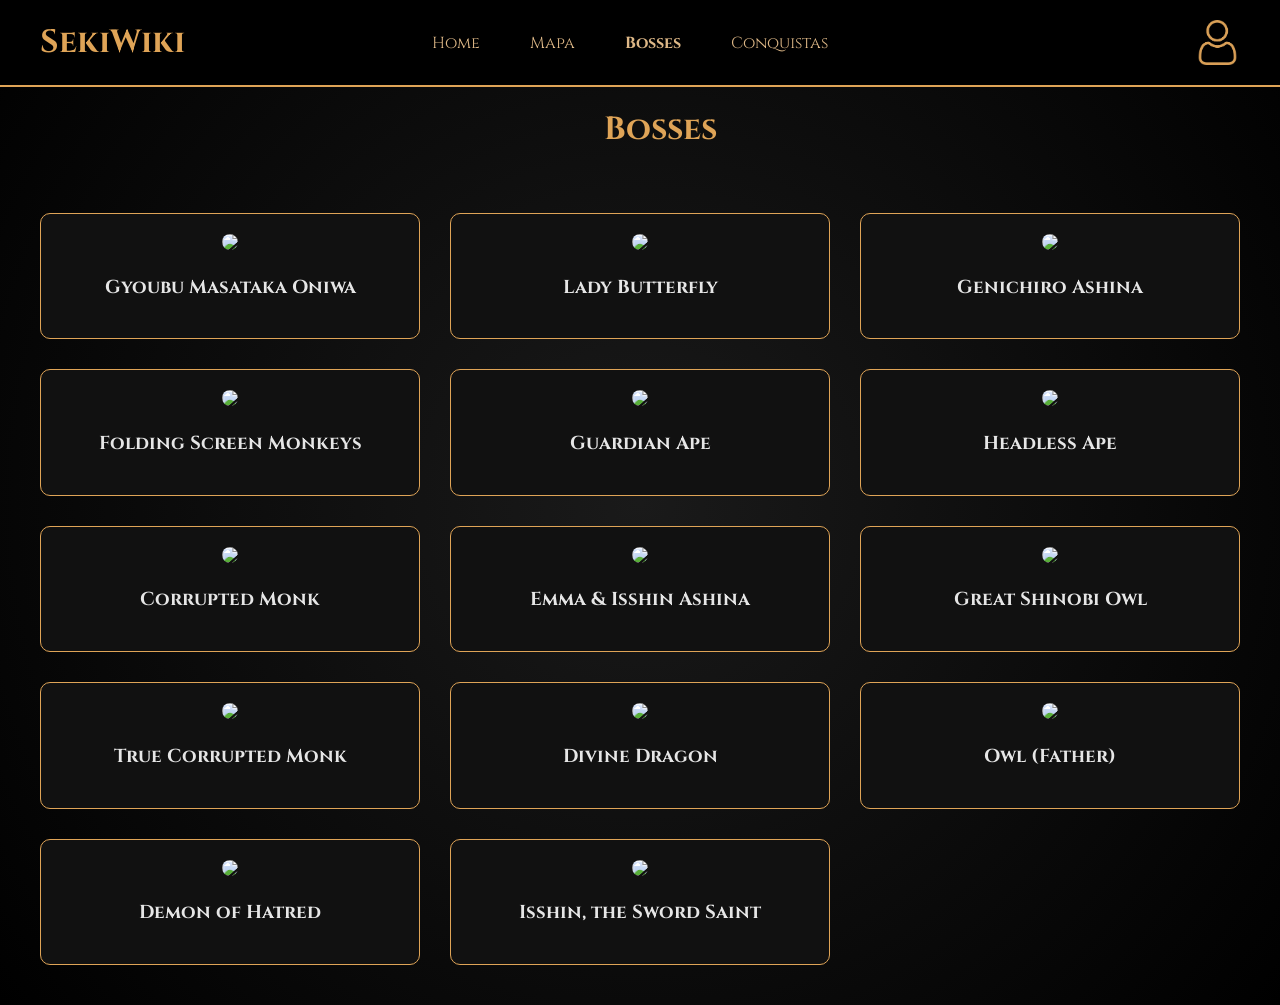
==== public/bosses.html @ c0bb5f0f "Adicionando a página de conquistas e de bosses no site" ====
<!DOCTYPE html>
<html lang="en">

<head>
    <meta charset="UTF-8">
    <meta name="viewport" content="width=device-width, initial-scale=1.0">
    <link rel="stylesheet" href="styles/bosses.css">
    <title>SekiWiki | Bosses</title>
</head>

<body>
    <div class="header">
        <div class="container">
            <h1 class="titulo">SekiWiki</h1>
            <ul class="navbar">
                <li><a href="indexCadastrado.html">Home</a></li>
                <li><a href="mapa.html">Mapa</a></li>
                <li class="atual"><a href="#">Bosses</a></li>
                <li><a href="conquista.html">Conquistas</a></li>
            </ul>
            <div class="usuario">
                <img src="assets/img/usuario-index.png" alt="">
            </div>
        </div>
    </div>

    <h1 class="titulo">Bosses</h1>

    <div class="boss-grid">

        <div class="boss-card" data-boss="gyoubu">
            <img src="assets/img/gyoubu.png">
            <h3>Gyoubu Masataka Oniwa</h3>
        </div>

        <div class="boss-card" data-boss="butterfly">
            <img src="assets/img/butterfly.png">
            <h3>Lady Butterfly</h3>
        </div>

        <div class="boss-card" data-boss="genichiro">
            <img src="assets/img/genichiro.png">
            <h3>Genichiro Ashina</h3>
        </div>

        <div class="boss-card" data-boss="monkeys">
            <img src="assets/img/monkeys.png">
            <h3>Folding Screen Monkeys</h3>
        </div>

        <div class="boss-card" data-boss="ape">
            <img src="assets/img/ape.png">
            <h3>Guardian Ape</h3>
        </div>

        <div class="boss-card" data-boss="ape2">
            <img src="assets/img/headless-ape.png">
            <h3>Headless Ape</h3>
        </div>

        <div class="boss-card" data-boss="monk">
            <img src="assets/img/monk.png">
            <h3>Corrupted Monk</h3>
        </div>

        <div class="boss-card" data-boss="emmaIsshin">
            <img src="assets/img/emma.png">
            <h3>Emma & Isshin Ashina</h3>
        </div>

        <div class="boss-card" data-boss="owl">
            <img src="assets/img/owl.png">
            <h3>Great Shinobi Owl</h3>
        </div>

        <div class="boss-card" data-boss="trueMonk">
            <img src="assets/img/true-monk.png">
            <h3>True Corrupted Monk</h3>
        </div>

        <div class="boss-card" data-boss="dragon">
            <img src="assets/img/dragon.png">
            <h3>Divine Dragon</h3>
        </div>

        <div class="boss-card" data-boss="owlFather">
            <img src="assets/img/owl-father.png">
            <h3>Owl (Father)</h3>
        </div>

        <div class="boss-card" data-boss="demon">
            <img src="assets/img/demon.png">
            <h3>Demon of Hatred</h3>
        </div>

        <div class="boss-card" data-boss="isshinSword">
            <img src="assets/img/isshin.png">
            <h3>Isshin, the Sword Saint</h3>
        </div>

    </div>

    <div class="modal" id="modal">
        <div class="modal-content">

            <h2 id="bossNome"></h2>
            <img id="bossImg">

            <p><strong>📍 Local:</strong> <span id="bossLocal"></span></p>
            <p><strong>🎁 Drops:</strong> <span id="bossDrop"></span></p>
            <p><strong>🏆 Conquista:</strong> <span id="bossConquista"></span></p>

        </div>
    </div>

    <script>
        const modal = document.getElementById("modal")

        const bossNome = document.getElementById("bossNome")
        const bossImg = document.getElementById("bossImg")
        const bossLocal = document.getElementById("bossLocal")
        const bossDrop = document.getElementById("bossDrop")
        const bossConquista = document.getElementById("bossConquista")

        const bosses = {
            gyoubu: {
                nome: "Gyoubu Masataka Oniwa",
                local: "Castelo Ashina - Portão",
                drop: "Memória: Gyoubu",
                conquista: "Gyoubu Masataka Oniwa"
            },

            butterfly: {
                nome: "Lady Butterfly",
                local: "Propriedade Hirata",
                drop: "Memória: Lady Butterfly",
                conquista: "Senhora Borboleta Fantasma"
            },

            genichiro: {
                nome: "Genichiro Ashina",
                local: "Castelo Ashina (Topo)",
                drop: "Memória: Genichiro",
                conquista: "Genichiro Ashina"
            },

            monkeys: {
                nome: "Macacos do Biombo",
                local: "Templo Senpou",
                drop: "Arte Mortal",
                conquista: "Macacos do biombo"
            },

            ape: {
                nome: "Guardião Primata",
                local: "Vale Submerso",
                drop: "Memória: Macaco Guardião",
                conquista: "Guardião Primata"
            },

            ape2: {
                nome: "Guardião Primata (Imortal)",
                local: "Profundezas de Ashina",
                drop: "Conta de Oração",
                conquista: "Imortalidade do Guardião Primata rompida"
            },

            owl: {
                nome: "Great Shinobi Owl",
                local: "Castelo Ashina",
                drop: "Memória: Coruja",
                conquista: "Grande Shinobi, Coruja"
            },

            owlFather: {
                nome: "Owl (Father)",
                local: "Propriedade Hirata (memória)",
                drop: "Memória: Coruja (Pai)",
                conquista: "Pai superado"
            },

            monk: {
                nome: "Monja Corrompida",
                local: "Vila Mibu",
                drop: "Memória: Monja",
                conquista: "Monja Corrompida"
            },

            dragon: {
                nome: "Dragão Divino",
                local: "Palácio da Fonte",
                drop: "Lágrimas do Dragão",
                conquista: "Dádiva das lágrimas"
            },

            demon: {
                nome: "Demônio do Rancor",
                local: "Arredores de Ashina",
                drop: "Memória: Demônio",
                conquista: "Demônio do Rancor"
            },

            isshinSword: {
                nome: "Isshin, o Santo da Espada",
                local: "Final Verdadeiro",
                drop: "Memória: Isshin",
                conquista: "Isshin Ashina, Divindade da Espada"
            },

            isshinShura: {
                nome: "Isshin Ashina",
                local: "Final Shura",
                drop: "Memória: Isshin",
                conquista: "Isshin Ashina"
            },
            trueMonk: {
                nome: "True Corrupted Monk",
                local: "Palácio da Fonte",
                drop: "Memória: Monja Verdadeira",
                conquista: "Monja Corrompida (Verdadeira)"
            },

            emmaIsshin: {
                nome: "Emma & Isshin Ashina",
                local: "Castelo Ashina (Final Shura)",
                drop: "Memória: Isshin",
                conquista: "Shura"
            }
        }


        const cards = document.querySelectorAll(".boss-card")

        for (let i = 0; i < cards.length; i++) {
            let cardAtual = cards[i]

            cardAtual.addEventListener("click", function () {
                const nome = cardAtual.dataset.boss
                const boss = bosses[nome]
    
                bossNome.innerText = boss.nome
                bossLocal.innerText = boss.local
                bossDrop.innerText = boss.drop
                bossConquista.innerText = boss.conquista
    
    
                modal.style.display = "flex"
            });
        }

        window.onclick = (e) => {
            if (e.target === modal) {
                modal.style.display = "none"
            }
        };

    </script>
</body>

</html>
---- public/styles/bosses.css ----
@import url('https://fonts.googleapis.com/css2?family=Cinzel:wght@400..900&family=Exo+2:ital,wght@0,100..900;1,100..900&display=swap');

body {
    background: radial-gradient(circle at center, #1a1a1a, #000);
    color: #e6e6e6;
    font-family: 'Cinzel', sans-serif;
    margin: 0;
}

.header {
    background-color: black;
    justify-content: space-between;
    border-bottom: 2px solid rgb(223, 164, 87);
    height: 85px;
}

.header .container {
    align-items: center;
    display: flex;
    justify-content: space-between;
}

.titulo {
    color: rgb(223, 164, 87);
    padding-left: 40px;
    text-align: center;
}

.navbar {
    display: flex;
    align-items: center;
    gap: 50px;
    color: burlywood;
    list-style: none;
    padding-right: 160px;
}

.navbar li {
    color: burlywood;
}

.navbar a {
    color: burlywood;
    text-decoration: none;
}

.atual {
    font-weight: bold;
}

.usuario {
    display: flex;
    width: 45px;
    height: 45px;
    padding-right: 40px;
}

.titulo {
    text-align: center;
}

.boss-grid {
    display: grid;
    grid-template-columns: repeat(3, 1fr);
    gap: 30px;
    padding: 40px;
}

.boss-card {
    background: #111;
    border: 1px solid rgb(223, 164, 87);
    border-radius: 10px;
    text-align: center;
    padding: 20px;
    cursor: pointer;
    transition: 0.3s;
}

.boss-card img {
    width: 100%;
    border-radius: 8px;
}

.boss-card:hover {
    transform: scale(1.05);
    box-shadow: 0 0 20px rgb(255, 102, 0);
}

.modal {
    position: fixed;
    top: 0;
    left: 0;
    width: 100%;
    height: 100%;
    background: rgba(0, 0, 0, 0.8);
    display: none;
    justify-content: center;
    align-items: center;
}

.modal-content {
    background: #111;
    padding: 30px;
    border-radius: 10px;
    width: 400px;
    text-align: center;
}

.modal-content img {
    width: 100%;
    margin: 15px 0;
    border-radius: 8px;
}
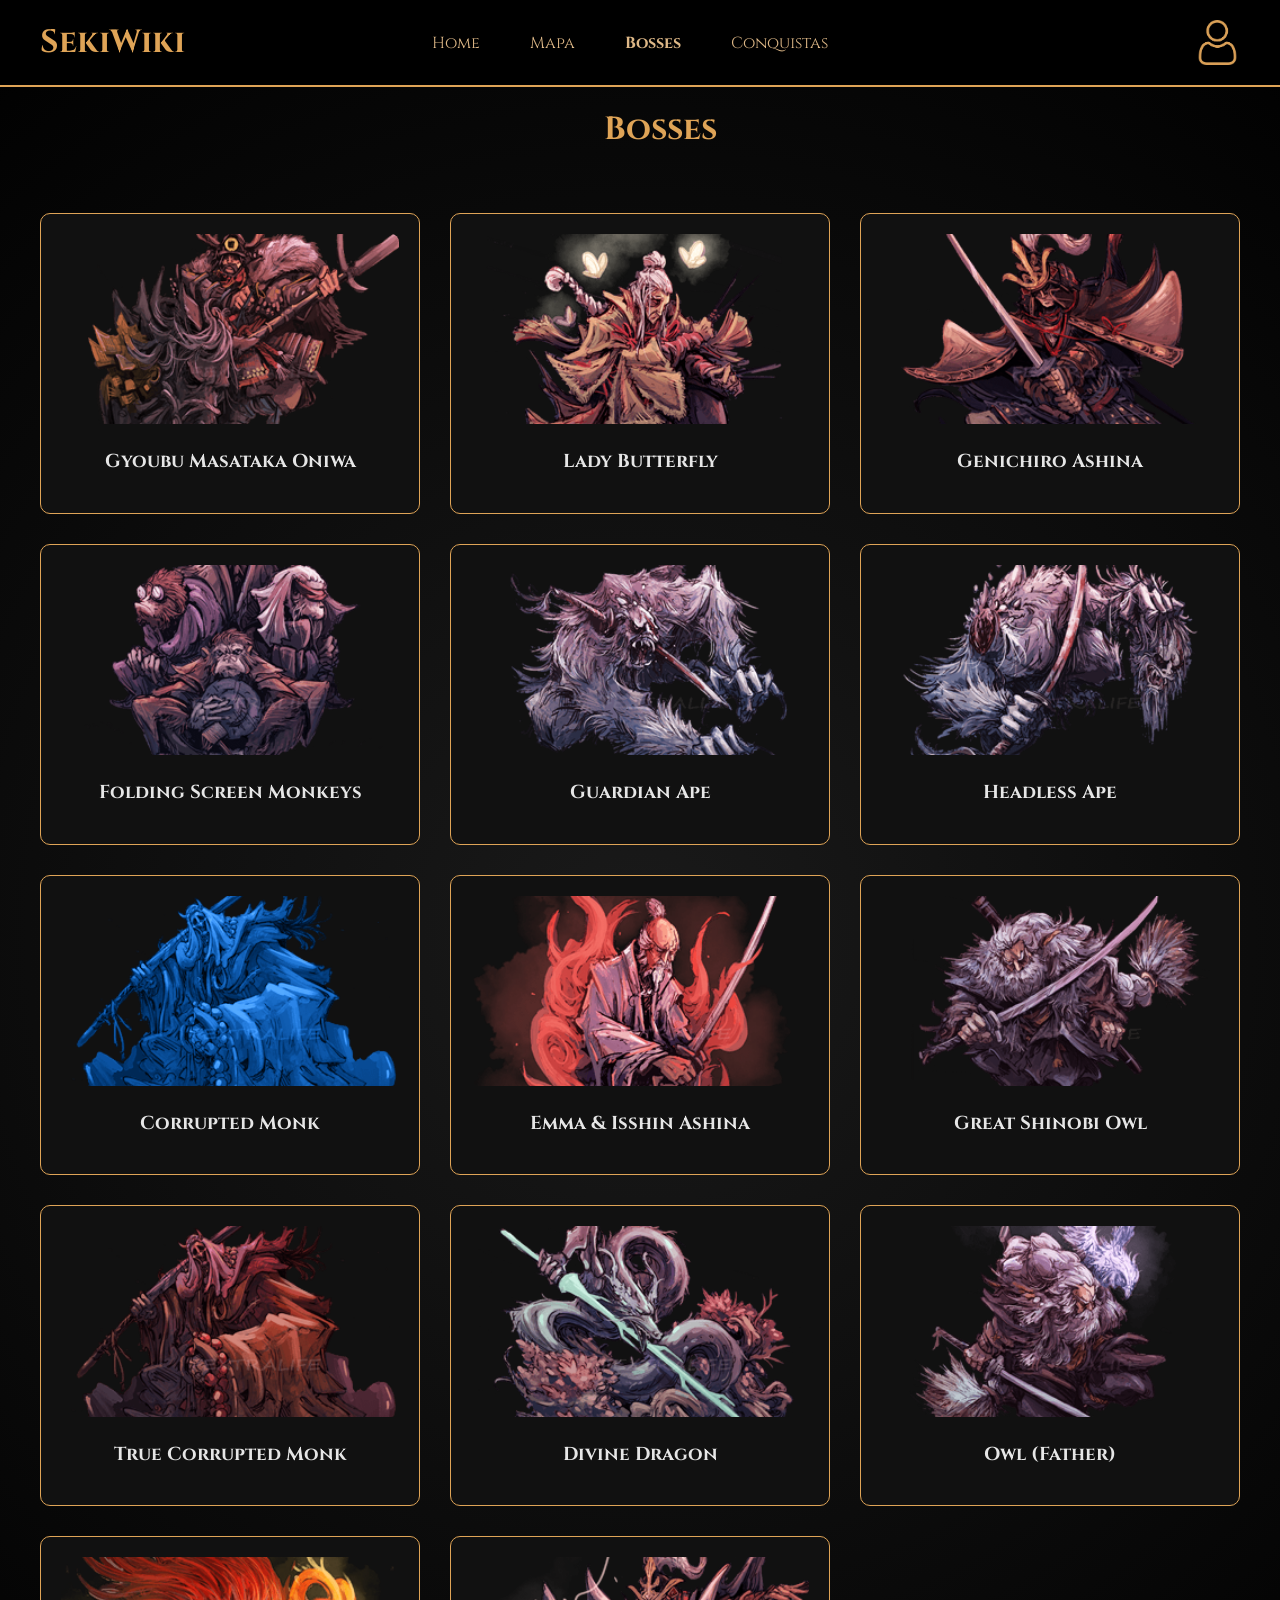
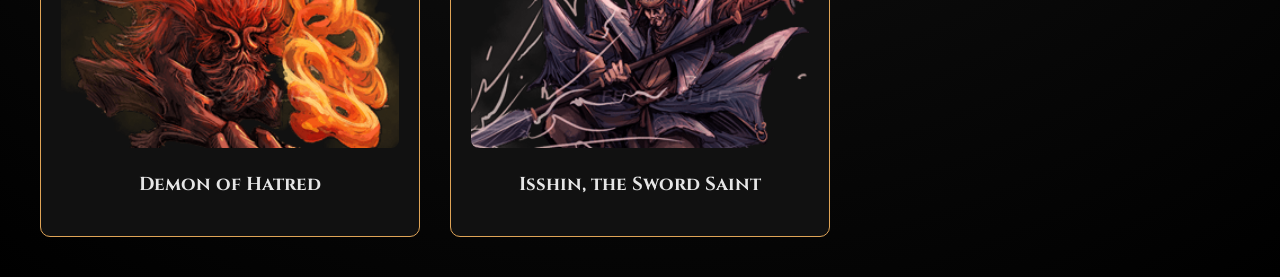
==== commit 5600f143: "Criando a página de localização e mapa, e finalizando a página de bosses e alterando alguns aspectos" ====
--- a/public/bosses.html
+++ b/public/bosses.html
@@ -106,9 +106,11 @@
             <h2 id="bossNome"></h2>
             <img id="bossImg">
 
-            <p><strong>📍 Local:</strong> <span id="bossLocal"></span></p>
-            <p><strong>🎁 Drops:</strong> <span id="bossDrop"></span></p>
-            <p><strong>🏆 Conquista:</strong> <span id="bossConquista"></span></p>
+            <p><strong></strong> <span id="bossDescricao"></span></p>
+            <p><strong>Local:</strong> <span id="bossLocal"></span></p>
+            <p><strong>Drops:</strong> <span id="bossDrop"></span></p>
+            <p><strong>Conquista:</strong> <span id="bossConquista"></span></p>
+            
 
         </div>
     </div>
@@ -121,113 +123,146 @@
         const bossLocal = document.getElementById("bossLocal")
         const bossDrop = document.getElementById("bossDrop")
         const bossConquista = document.getElementById("bossConquista")
+        const bossDescricao = document.getElementById("bossDescricao")
 
         const bosses = {
+
             gyoubu: {
                 nome: "Gyoubu Masataka Oniwa",
+                img: "assets/img/gyoubu.png",
                 local: "Castelo Ashina - Portão",
                 drop: "Memória: Gyoubu",
-                conquista: "Gyoubu Masataka Oniwa"
+                conquista: "Gyoubu Masataka Oniwa",
+                descricao: "Um general feroz que protege os portões de Ashina montado em seu cavalo. Usa ataques rápidos e grande alcance com sua lança."
             },
 
             butterfly: {
                 nome: "Lady Butterfly",
+                img: "assets/img/butterfly.png",
                 local: "Propriedade Hirata",
                 drop: "Memória: Lady Butterfly",
-                conquista: "Senhora Borboleta Fantasma"
+                conquista: "Senhora Borboleta Fantasma",
+                descricao: "Uma kunoichi veterana que utiliza ilusões e agilidade para confundir seus inimigos em combate."
             },
 
             genichiro: {
                 nome: "Genichiro Ashina",
+                img: "assets/img/genichiro.png",
                 local: "Castelo Ashina (Topo)",
                 drop: "Memória: Genichiro",
-                conquista: "Genichiro Ashina"
+                conquista: "Genichiro Ashina",
+                descricao: "Herdeiro de Ashina, determinado a salvar seu clã a qualquer custo. Domina arco e espada com extrema habilidade."
             },
 
             monkeys: {
                 nome: "Macacos do Biombo",
+                img: "assets/img/monkeys.png",
                 local: "Templo Senpou",
                 drop: "Arte Mortal",
-                conquista: "Macacos do biombo"
+                conquista: "Macacos do biombo",
+                descricao: "Um desafio único onde quatro macacos invisíveis devem ser caçados usando estratégia ao invés de combate direto."
             },
 
             ape: {
                 nome: "Guardião Primata",
+                img: "assets/img/ape.png",
                 local: "Vale Submerso",
                 drop: "Memória: Macaco Guardião",
-                conquista: "Guardião Primata"
+                conquista: "Guardião Primata",
+                descricao: "Uma criatura brutal e imprevisível que luta de forma selvagem e pode surpreender até após ser derrotada."
             },
 
             ape2: {
-                nome: "Guardião Primata (Imortal)",
+                nome: "Headless Ape",
+                img: "assets/img/headless-ape.png",
                 local: "Profundezas de Ashina",
                 drop: "Conta de Oração",
-                conquista: "Imortalidade do Guardião Primata rompida"
+                conquista: "Imortalidade do Guardião Primata rompida",
+                descricao: "Versão imortal do macaco guardião, agora ainda mais perigoso e acompanhado por outro inimigo."
+            },
+
+            monk: {
+                nome: "Monja Corrompida",
+                img: "assets/img/monk.png",
+                local: "Vila Mibu",
+                drop: "Memória: Monja",
+                conquista: "Monja Corrompida",
+                descricao: "Uma entidade ilusória que guarda a entrada da vila, atacando com movimentos elegantes e longos."
+            },
+
+            trueMonk: {
+                nome: "Monja Corrompida (Verdadeira)",
+                img: "assets/img/true-monk.png",
+                local: "Palácio da Fonte",
+                drop: "Memória: Monja Verdadeira",
+                conquista: "Monja Corrompida (Verdadeira)",
+                descricao: "A verdadeira forma da monja, muito mais poderosa, com múltiplas fases e ataques devastadores."
             },
 
             owl: {
-                nome: "Great Shinobi Owl",
+                nome: "Grande Shinobi Coruja",
+                img: "assets/img/owl.png",
                 local: "Castelo Ashina",
                 drop: "Memória: Coruja",
-                conquista: "Grande Shinobi, Coruja"
+                conquista: "Grande Shinobi, Coruja",
+                descricao: "O mestre de Sekiro, um shinobi extremamente experiente que utiliza truques sujos e estratégias letais."
             },
 
             owlFather: {
-                nome: "Owl (Father)",
-                local: "Propriedade Hirata (memória)",
+                nome: "Coruja (Pai)",
+                img: "assets/img/owl-father.png",
+                local: "Propriedade Hirata (Memória)",
                 drop: "Memória: Coruja (Pai)",
-                conquista: "Pai superado"
-            },
-
-            monk: {
-                nome: "Monja Corrompida",
-                local: "Vila Mibu",
-                drop: "Memória: Monja",
-                conquista: "Monja Corrompida"
+                conquista: "Pai superado",
+                descricao: "Versão mais jovem e ainda mais perigosa do Coruja, com ataques rápidos e agressivos."
+            },
+
+            emmaIsshin: {
+                nome: "Emma & Isshin Ashina",
+                img: "assets/img/emma.png",
+                local: "Castelo Ashina (Final Shura)",
+                drop: "Memória: Isshin",
+                conquista: "Shura",
+                descricao: "Emma tenta impedir Sekiro, seguida por Isshin em sua forma mais letal no caminho do final Shura."
             },
 
             dragon: {
                 nome: "Dragão Divino",
+                img: "assets/img/dragon.png",
                 local: "Palácio da Fonte",
                 drop: "Lágrimas do Dragão",
-                conquista: "Dádiva das lágrimas"
+                conquista: "Dádiva das lágrimas",
+                descricao: "Uma entidade divina gigantesca. A batalha é mais simbólica e depende de mecânicas únicas."
             },
 
             demon: {
                 nome: "Demônio do Rancor",
+                img: "assets/img/demon.png",
                 local: "Arredores de Ashina",
                 drop: "Memória: Demônio",
-                conquista: "Demônio do Rancor"
+                conquista: "Demônio do Rancor",
+                descricao: "Uma criatura monstruosa consumida pelo ódio, com ataques massivos de fogo e área."
             },
 
             isshinSword: {
                 nome: "Isshin, o Santo da Espada",
+                img: "assets/img/isshin.png",
                 local: "Final Verdadeiro",
                 drop: "Memória: Isshin",
-                conquista: "Isshin Ashina, Divindade da Espada"
+                conquista: "Isshin Ashina, Divindade da Espada",
+                descricao: "O desafio final. Um guerreiro lendário com múltiplas fases, dominando espada, lança e arma de fogo."
             },
 
             isshinShura: {
                 nome: "Isshin Ashina",
+                img: "assets/img/isshin.png",
                 local: "Final Shura",
                 drop: "Memória: Isshin",
-                conquista: "Isshin Ashina"
-            },
-            trueMonk: {
-                nome: "True Corrupted Monk",
-                local: "Palácio da Fonte",
-                drop: "Memória: Monja Verdadeira",
-                conquista: "Monja Corrompida (Verdadeira)"
-            },
-
-            emmaIsshin: {
-                nome: "Emma & Isshin Ashina",
-                local: "Castelo Ashina (Final Shura)",
-                drop: "Memória: Isshin",
-                conquista: "Shura"
+                conquista: "Isshin Ashina",
+                descricao: "Versão mais velha de Isshin, ainda extremamente perigoso mesmo debilitado."
             }
+
         }
-
 
         const cards = document.querySelectorAll(".boss-card")
 
@@ -237,13 +272,16 @@
             cardAtual.addEventListener("click", function () {
                 const nome = cardAtual.dataset.boss
                 const boss = bosses[nome]
-    
+
+                bossImg.src = boss.img
                 bossNome.innerText = boss.nome
                 bossLocal.innerText = boss.local
                 bossDrop.innerText = boss.drop
                 bossConquista.innerText = boss.conquista
-    
-    
+                bossConquista.innerText = boss.conquista
+                bossDescricao.innerText = boss.descricao
+
+
                 modal.style.display = "flex"
             });
         }
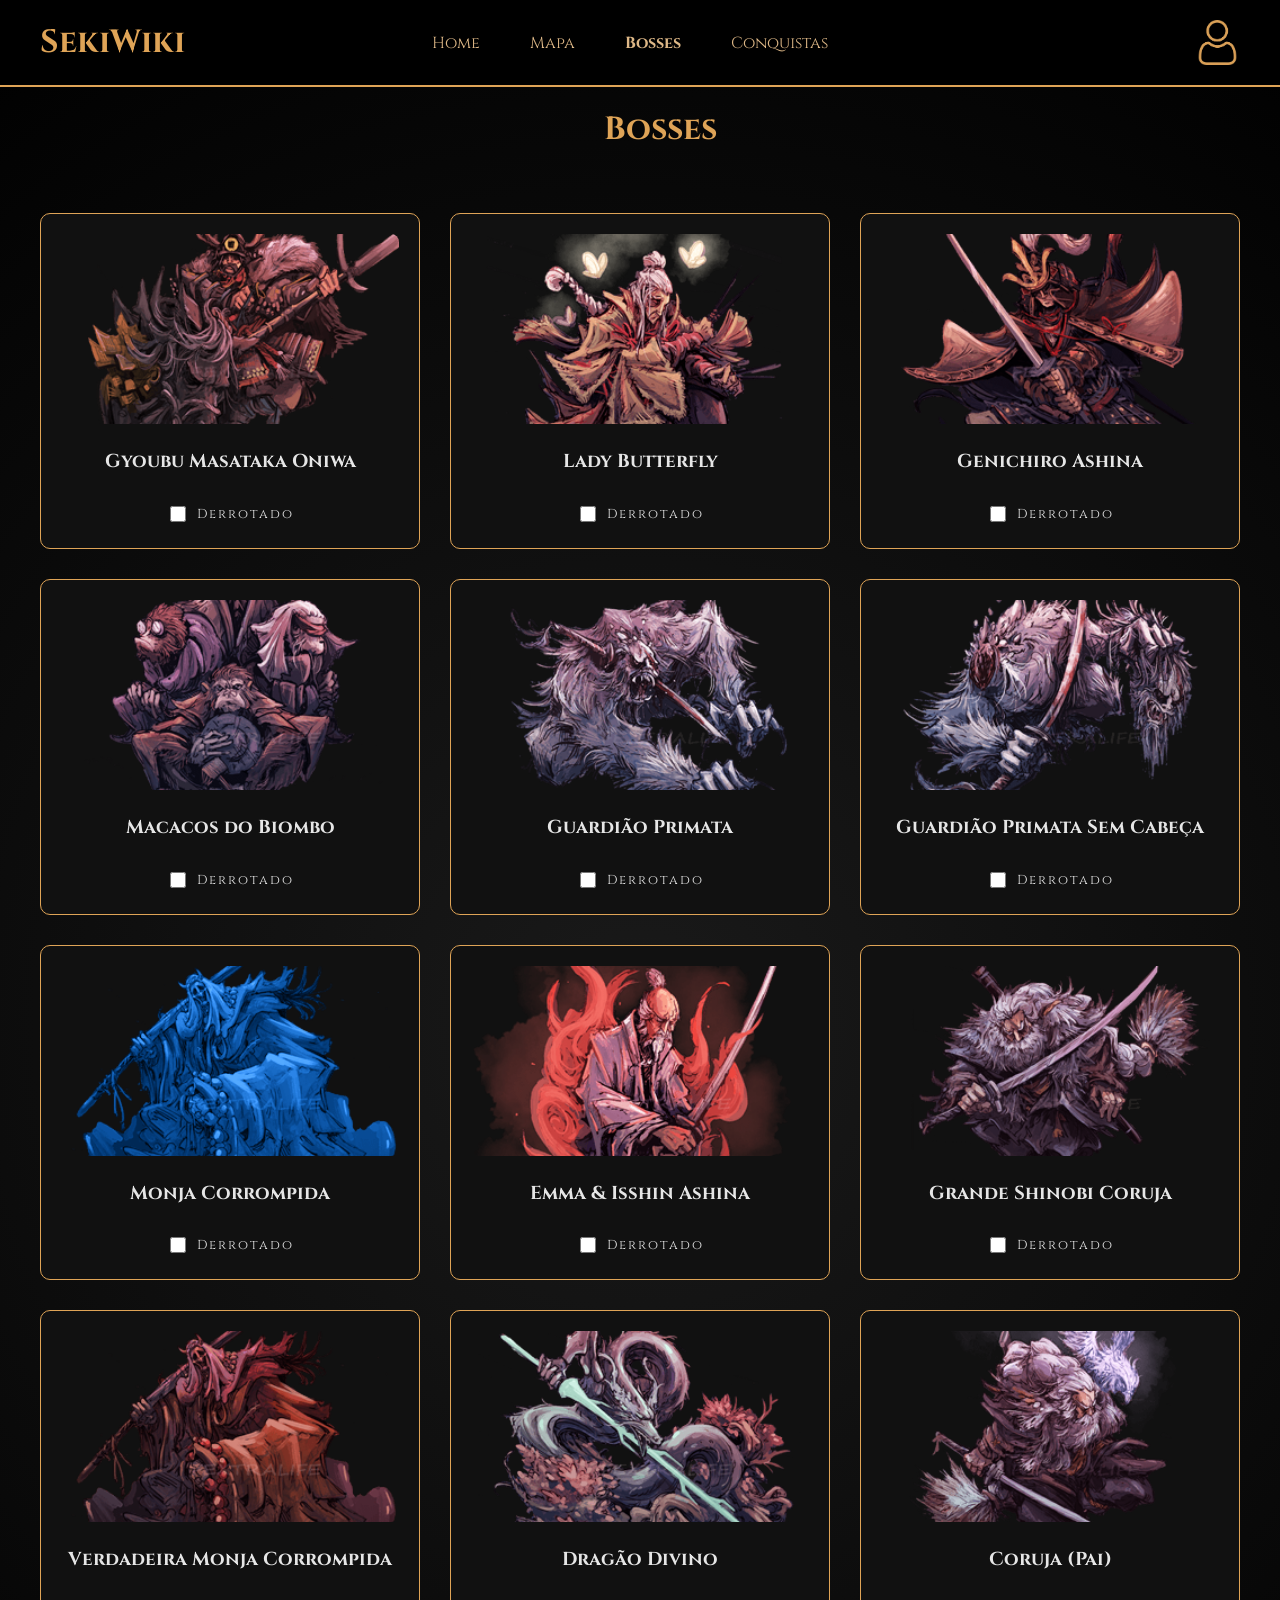
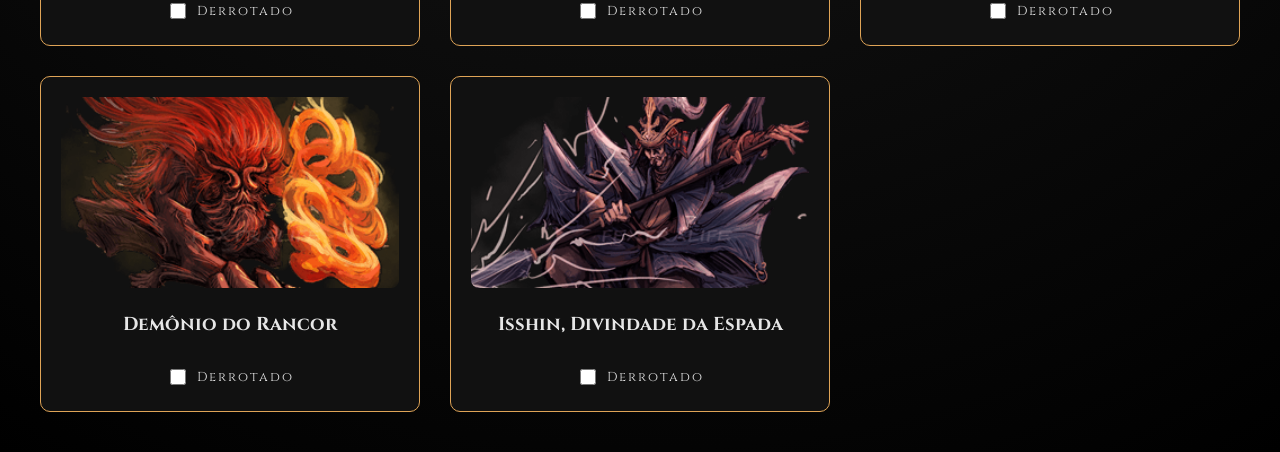
==== commit 9e06cf32: "Reformulando a página de bosses para também possuir checkboxes e adicionando o backend todo para ela" ====
--- a/public/bosses.html
+++ b/public/bosses.html
@@ -1,5 +1,5 @@
 <!DOCTYPE html>
-<html lang="en">
+<html lang="pt-br">
 
 <head>
     <meta charset="UTF-8">
@@ -19,7 +19,11 @@
                 <li><a href="conquista.html">Conquistas</a></li>
             </ul>
             <div class="usuario">
-                <img src="assets/img/usuario-index.png" alt="">
+                <img src="assets/img/usuario-index.png" alt="" id="usuarioIcon">
+                <div class="usuario-dropdown" id="usuarioDropdown">
+                    <a href="dashboard.html">Dashboard</a>
+                    <a href="index.html">Sair</a>
+                </div>
             </div>
         </div>
     </div>
@@ -28,96 +32,117 @@
 
     <div class="boss-grid">
 
-        <div class="boss-card" data-boss="gyoubu">
+        <div class="boss-card" data-boss="gyoubu" data-id="1">
             <img src="assets/img/gyoubu.png">
             <h3>Gyoubu Masataka Oniwa</h3>
-        </div>
-
-        <div class="boss-card" data-boss="butterfly">
+            <label onclick="event.stopPropagation()"><input type="checkbox" data-id="1"> Derrotado</label>
+        </div>
+
+        <div class="boss-card" data-boss="butterfly" data-id="2">
             <img src="assets/img/butterfly.png">
             <h3>Lady Butterfly</h3>
-        </div>
-
-        <div class="boss-card" data-boss="genichiro">
+            <label onclick="event.stopPropagation()"><input type="checkbox" data-id="2"> Derrotado</label>
+        </div>
+
+        <div class="boss-card" data-boss="genichiro" data-id="3">
             <img src="assets/img/genichiro.png">
             <h3>Genichiro Ashina</h3>
-        </div>
-
-        <div class="boss-card" data-boss="monkeys">
+            <label onclick="event.stopPropagation()"><input type="checkbox" data-id="3"> Derrotado</label>
+        </div>
+
+        <div class="boss-card" data-boss="monkeys" data-id="4">
             <img src="assets/img/monkeys.png">
-            <h3>Folding Screen Monkeys</h3>
-        </div>
-
-        <div class="boss-card" data-boss="ape">
+            <h3>Macacos do Biombo</h3>
+            <label onclick="event.stopPropagation()"><input type="checkbox" data-id="4"> Derrotado</label>
+        </div>
+
+        <div class="boss-card" data-boss="ape" data-id="5">
             <img src="assets/img/ape.png">
-            <h3>Guardian Ape</h3>
-        </div>
-
-        <div class="boss-card" data-boss="ape2">
+            <h3>Guardião Primata</h3>
+            <label onclick="event.stopPropagation()"><input type="checkbox" data-id="5"> Derrotado</label>
+        </div>
+
+        <div class="boss-card" data-boss="ape2" data-id="6">
             <img src="assets/img/headless-ape.png">
-            <h3>Headless Ape</h3>
-        </div>
-
-        <div class="boss-card" data-boss="monk">
+            <h3>Guardião Primata Sem Cabeça</h3>
+            <label onclick="event.stopPropagation()"><input type="checkbox" data-id="6"> Derrotado</label>
+        </div>
+
+        <div class="boss-card" data-boss="monk" data-id="7">
             <img src="assets/img/monk.png">
-            <h3>Corrupted Monk</h3>
-        </div>
-
-        <div class="boss-card" data-boss="emmaIsshin">
+            <h3>Monja Corrompida</h3>
+            <label onclick="event.stopPropagation()"><input type="checkbox" data-id="7"> Derrotado</label>
+        </div>
+
+        <div class="boss-card" data-boss="emmaIsshin" data-id="8">
             <img src="assets/img/emma.png">
             <h3>Emma & Isshin Ashina</h3>
-        </div>
-
-        <div class="boss-card" data-boss="owl">
+            <label onclick="event.stopPropagation()"><input type="checkbox" data-id="8"> Derrotado</label>
+        </div>
+
+        <div class="boss-card" data-boss="owl" data-id="9">
             <img src="assets/img/owl.png">
-            <h3>Great Shinobi Owl</h3>
-        </div>
-
-        <div class="boss-card" data-boss="trueMonk">
+            <h3>Grande Shinobi Coruja</h3>
+            <label onclick="event.stopPropagation()"><input type="checkbox" data-id="9"> Derrotado</label>
+        </div>
+
+        <div class="boss-card" data-boss="trueMonk" data-id="10">
             <img src="assets/img/true-monk.png">
-            <h3>True Corrupted Monk</h3>
-        </div>
-
-        <div class="boss-card" data-boss="dragon">
+            <h3>Verdadeira Monja Corrompida</h3>
+            <label onclick="event.stopPropagation()"><input type="checkbox" data-id="10"> Derrotado</label>
+        </div>
+
+        <div class="boss-card" data-boss="dragon" data-id="11">
             <img src="assets/img/dragon.png">
-            <h3>Divine Dragon</h3>
-        </div>
-
-        <div class="boss-card" data-boss="owlFather">
+            <h3>Dragão Divino</h3>
+            <label onclick="event.stopPropagation()"><input type="checkbox" data-id="11"> Derrotado</label>
+        </div>
+
+        <div class="boss-card" data-boss="owlFather" data-id="12">
             <img src="assets/img/owl-father.png">
-            <h3>Owl (Father)</h3>
-        </div>
-
-        <div class="boss-card" data-boss="demon">
+            <h3>Coruja (Pai)</h3>
+            <label onclick="event.stopPropagation()"><input type="checkbox" data-id="12"> Derrotado</label>
+        </div>
+
+        <div class="boss-card" data-boss="demon" data-id="13">
             <img src="assets/img/demon.png">
-            <h3>Demon of Hatred</h3>
-        </div>
-
-        <div class="boss-card" data-boss="isshinSword">
+            <h3>Demônio do Rancor</h3>
+            <label onclick="event.stopPropagation()"><input type="checkbox" data-id="13"> Derrotado</label>
+        </div>
+
+        <div class="boss-card" data-boss="isshinSword" data-id="14">
             <img src="assets/img/isshin.png">
-            <h3>Isshin, the Sword Saint</h3>
+            <h3>Isshin, Divindade da Espada</h3>
+            <label onclick="event.stopPropagation()"><input type="checkbox" data-id="14"> Derrotado</label>
         </div>
 
     </div>
 
     <div class="modal" id="modal">
         <div class="modal-content">
-
             <h2 id="bossNome"></h2>
             <img id="bossImg">
-
             <p><strong></strong> <span id="bossDescricao"></span></p>
             <p><strong>Local:</strong> <span id="bossLocal"></span></p>
             <p><strong>Drops:</strong> <span id="bossDrop"></span></p>
             <p><strong>Conquista:</strong> <span id="bossConquista"></span></p>
-            
-
         </div>
     </div>
 
     <script>
+        const icon = document.getElementById("usuarioIcon");
+        const dropdown = document.getElementById("usuarioDropdown");
+
+        icon.addEventListener("click", function (e) {
+            e.stopPropagation();
+            dropdown.classList.toggle("ativo");
+        });
+
+        window.addEventListener("click", function () {
+            dropdown.classList.remove("ativo");
+        });
+
         const modal = document.getElementById("modal")
-
         const bossNome = document.getElementById("bossNome")
         const bossImg = document.getElementById("bossImg")
         const bossLocal = document.getElementById("bossLocal")
@@ -126,7 +151,6 @@
         const bossDescricao = document.getElementById("bossDescricao")
 
         const bosses = {
-
             gyoubu: {
                 nome: "Gyoubu Masataka Oniwa",
                 img: "assets/img/gyoubu.png",
@@ -135,7 +159,6 @@
                 conquista: "Gyoubu Masataka Oniwa",
                 descricao: "Um general feroz que protege os portões de Ashina montado em seu cavalo. Usa ataques rápidos e grande alcance com sua lança."
             },
-
             butterfly: {
                 nome: "Lady Butterfly",
                 img: "assets/img/butterfly.png",
@@ -144,7 +167,6 @@
                 conquista: "Senhora Borboleta Fantasma",
                 descricao: "Uma kunoichi veterana que utiliza ilusões e agilidade para confundir seus inimigos em combate."
             },
-
             genichiro: {
                 nome: "Genichiro Ashina",
                 img: "assets/img/genichiro.png",
@@ -153,7 +175,6 @@
                 conquista: "Genichiro Ashina",
                 descricao: "Herdeiro de Ashina, determinado a salvar seu clã a qualquer custo. Domina arco e espada com extrema habilidade."
             },
-
             monkeys: {
                 nome: "Macacos do Biombo",
                 img: "assets/img/monkeys.png",
@@ -162,7 +183,6 @@
                 conquista: "Macacos do biombo",
                 descricao: "Um desafio único onde quatro macacos invisíveis devem ser caçados usando estratégia ao invés de combate direto."
             },
-
             ape: {
                 nome: "Guardião Primata",
                 img: "assets/img/ape.png",
@@ -171,16 +191,14 @@
                 conquista: "Guardião Primata",
                 descricao: "Uma criatura brutal e imprevisível que luta de forma selvagem e pode surpreender até após ser derrotada."
             },
-
             ape2: {
-                nome: "Headless Ape",
+                nome: "Guardião Primata Sem Cabeça",
                 img: "assets/img/headless-ape.png",
                 local: "Profundezas de Ashina",
                 drop: "Conta de Oração",
                 conquista: "Imortalidade do Guardião Primata rompida",
                 descricao: "Versão imortal do macaco guardião, agora ainda mais perigoso e acompanhado por outro inimigo."
             },
-
             monk: {
                 nome: "Monja Corrompida",
                 img: "assets/img/monk.png",
@@ -189,16 +207,14 @@
                 conquista: "Monja Corrompida",
                 descricao: "Uma entidade ilusória que guarda a entrada da vila, atacando com movimentos elegantes e longos."
             },
-
             trueMonk: {
-                nome: "Monja Corrompida (Verdadeira)",
+                nome: "Verdadeira Monja Corrompida",
                 img: "assets/img/true-monk.png",
                 local: "Palácio da Fonte",
                 drop: "Memória: Monja Verdadeira",
                 conquista: "Monja Corrompida (Verdadeira)",
                 descricao: "A verdadeira forma da monja, muito mais poderosa, com múltiplas fases e ataques devastadores."
             },
-
             owl: {
                 nome: "Grande Shinobi Coruja",
                 img: "assets/img/owl.png",
@@ -207,7 +223,6 @@
                 conquista: "Grande Shinobi, Coruja",
                 descricao: "O mestre de Sekiro, um shinobi extremamente experiente que utiliza truques sujos e estratégias letais."
             },
-
             owlFather: {
                 nome: "Coruja (Pai)",
                 img: "assets/img/owl-father.png",
@@ -216,7 +231,6 @@
                 conquista: "Pai superado",
                 descricao: "Versão mais jovem e ainda mais perigosa do Coruja, com ataques rápidos e agressivos."
             },
-
             emmaIsshin: {
                 nome: "Emma & Isshin Ashina",
                 img: "assets/img/emma.png",
@@ -225,7 +239,6 @@
                 conquista: "Shura",
                 descricao: "Emma tenta impedir Sekiro, seguida por Isshin em sua forma mais letal no caminho do final Shura."
             },
-
             dragon: {
                 nome: "Dragão Divino",
                 img: "assets/img/dragon.png",
@@ -234,7 +247,6 @@
                 conquista: "Dádiva das lágrimas",
                 descricao: "Uma entidade divina gigantesca. A batalha é mais simbólica e depende de mecânicas únicas."
             },
-
             demon: {
                 nome: "Demônio do Rancor",
                 img: "assets/img/demon.png",
@@ -243,26 +255,58 @@
                 conquista: "Demônio do Rancor",
                 descricao: "Uma criatura monstruosa consumida pelo ódio, com ataques massivos de fogo e área."
             },
-
             isshinSword: {
-                nome: "Isshin, o Santo da Espada",
+                nome: "Isshin, Divindade da Espada",
                 img: "assets/img/isshin.png",
                 local: "Final Verdadeiro",
                 drop: "Memória: Isshin",
                 conquista: "Isshin Ashina, Divindade da Espada",
                 descricao: "O desafio final. Um guerreiro lendário com múltiplas fases, dominando espada, lança e arma de fogo."
-            },
-
-            isshinShura: {
-                nome: "Isshin Ashina",
-                img: "assets/img/isshin.png",
-                local: "Final Shura",
-                drop: "Memória: Isshin",
-                conquista: "Isshin Ashina",
-                descricao: "Versão mais velha de Isshin, ainda extremamente perigoso mesmo debilitado."
             }
-
         }
+
+        const idUsuario = sessionStorage.ID_USUARIO
+
+        const checks = document.querySelectorAll("input[type='checkbox']")
+
+        for (let i = 0; i < checks.length; i++) {
+            checks[i].addEventListener("change", function () {
+                const status = this.checked ? 1 : 0
+                const idBoss = this.dataset.id
+
+                const card = this.closest('.boss-card')
+                if (this.checked) {
+                    card.classList.add('derrotado')
+                } else {
+                    card.classList.remove('derrotado')
+                }
+                fetch("/boss/inserir", {
+                    method: "POST",
+                    headers: { "Content-Type": "application/json" },
+                    body: JSON.stringify({
+                        idUsuarioServer: idUsuario,
+                        idBossServer: idBoss,
+                        statusServer: status
+                    })
+                })
+            })
+        }
+
+        fetch(`/boss/listar/${idUsuario}`)
+            .then(res => res.json())
+            .then(dados => {
+                for (let i = 0; i < checks.length; i++) {
+                    let idBoss = checks[i].dataset.id
+                    for (let j = 0; j < dados.length; j++) {
+                        if (dados[j].idBoss == idBoss) {
+                            checks[i].checked = dados[j].statusMarcado == 1
+                            if (dados[j].statusMarcado == 1) {
+                                checks[i].closest('.boss-card').classList.add('derrotado')
+                            }
+                        }
+                    }
+                }
+            })
 
         const cards = document.querySelectorAll(".boss-card")
 
@@ -278,9 +322,7 @@
                 bossLocal.innerText = boss.local
                 bossDrop.innerText = boss.drop
                 bossConquista.innerText = boss.conquista
-                bossConquista.innerText = boss.conquista
                 bossDescricao.innerText = boss.descricao
-
 
                 modal.style.display = "flex"
             });
@@ -291,7 +333,6 @@
                 modal.style.display = "none"
             }
         };
-
     </script>
 </body>
 
--- a/public/styles/bosses.css
+++ b/public/styles/bosses.css
@@ -49,11 +49,43 @@
 }
 
 .usuario {
+    position: relative;
     display: flex;
     width: 45px;
     height: 45px;
     padding-right: 40px;
+    cursor: pointer;
 }
+
+.usuario-dropdown {
+    display: none;
+    position: absolute;
+    right: 0;
+    top: 100%;
+    background-color: black;
+    border: 1px solid rgb(223, 164, 87);
+    flex-direction: column;
+    min-width: 150px;
+    z-index: 999;
+}
+
+.usuario-dropdown.ativo {
+    display: flex;
+}
+
+
+.usuario-dropdown a {
+    padding: 10px 16px;
+    color: burlywood;
+    text-decoration: none;
+    cursor: pointer;
+}
+
+.usuario-dropdown a:hover {
+    background-color: rgb(223, 164, 87);
+    color: black;
+}
+
 
 .titulo {
     text-align: center;
@@ -86,6 +118,14 @@
     box-shadow: 0 0 20px rgb(255, 102, 0);
 }
 
+#bossDescricao {
+    display: block;
+    border-bottom: 1px solid rgba(223, 164, 87, 0.6);
+    padding-bottom: 10px;
+    margin-bottom: 15px;
+    text-decoration: none;
+}
+
 .modal {
     position: fixed;
     top: 0;
@@ -110,4 +150,36 @@
     width: 100%;
     margin: 15px 0;
     border-radius: 8px;
+}
+
+.boss-card label {
+    display: inline-flex;
+    align-items: center;
+    gap: 8px;
+    cursor: pointer;
+    font-size: 13px;
+    letter-spacing: 2px;
+    color: #e6e6e6;
+    margin-top: 10px;
+}
+
+.boss-card input[type='checkbox'] {
+    accent-color: rgb(223, 164, 87);
+    width: 16px;
+    height: 16px;
+    cursor: pointer;
+}
+
+.boss-card input[type='checkbox']:checked {
+    background-color: rgb(223, 164, 87);
+}
+
+.boss-card.derrotado {
+    filter: brightness(0.5);
+    border-color: rgba(223, 164, 87, 0.3);
+}
+
+.boss-card.derrotado label {
+    text-decoration: line-through;
+    color: #888;
 }
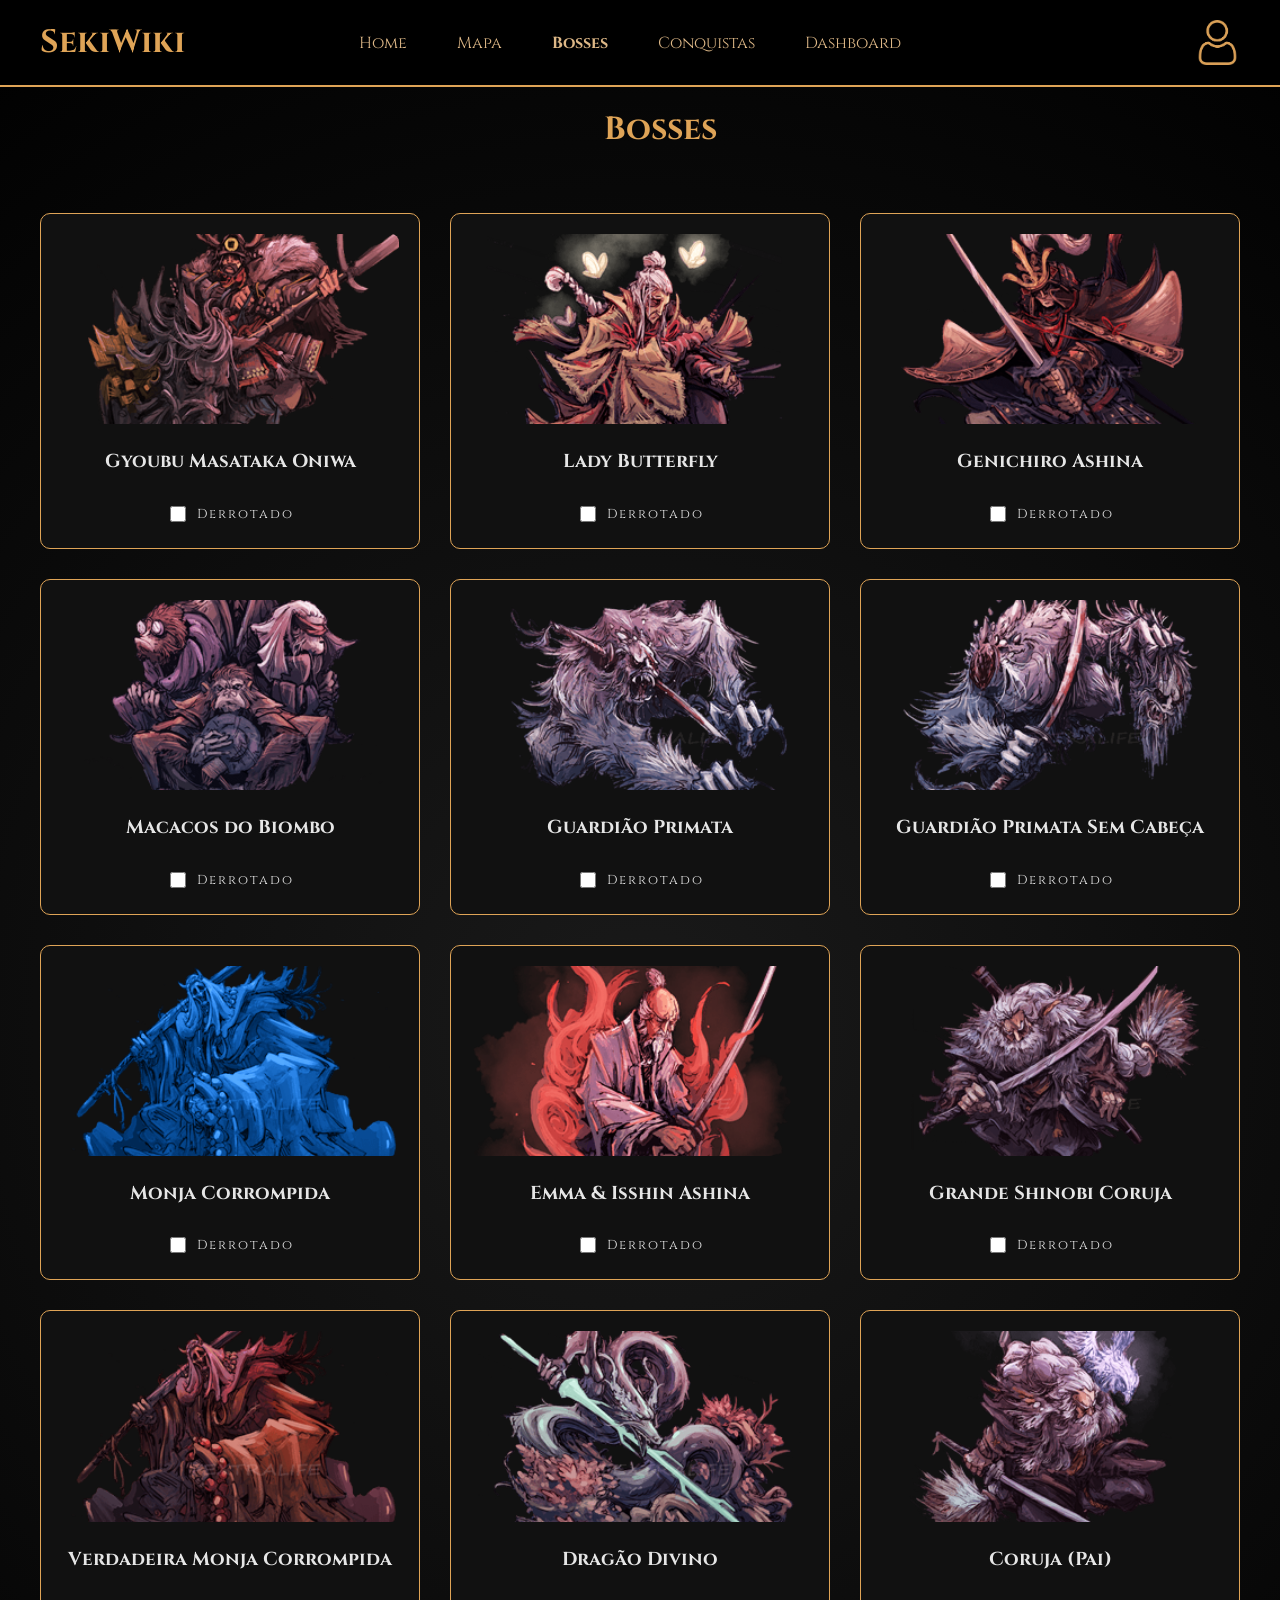
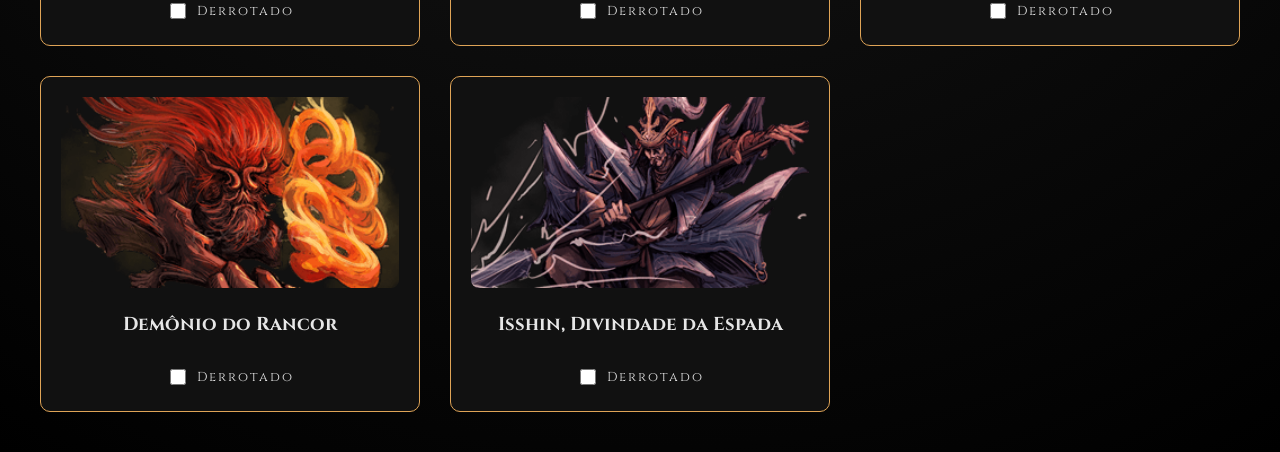
==== commit b5936610: "Fazendo mudanças no CSS de todas as paginas para adicionar a dashboard na navbar, alterando as cores" ====
--- a/public/bosses.html
+++ b/public/bosses.html
@@ -17,17 +17,16 @@
                 <li><a href="mapa.html">Mapa</a></li>
                 <li class="atual"><a href="#">Bosses</a></li>
                 <li><a href="conquista.html">Conquistas</a></li>
+                <li><a href="dashboard.html">Dashboard</a></li>
             </ul>
             <div class="usuario">
                 <img src="assets/img/usuario-index.png" alt="" id="usuarioIcon">
                 <div class="usuario-dropdown" id="usuarioDropdown">
-                    <a href="dashboard.html">Dashboard</a>
-                    <a href="index.html">Sair</a>
+                    <a onclick="sair()">Sair</a>
                 </div>
             </div>
         </div>
     </div>
-
     <h1 class="titulo">Bosses</h1>
 
     <div class="boss-grid">
@@ -328,6 +327,11 @@
             });
         }
 
+        function sair() {
+            sessionStorage.clear()
+            window.location = 'index.html'
+        }
+
         window.onclick = (e) => {
             if (e.target === modal) {
                 modal.style.display = "none"
